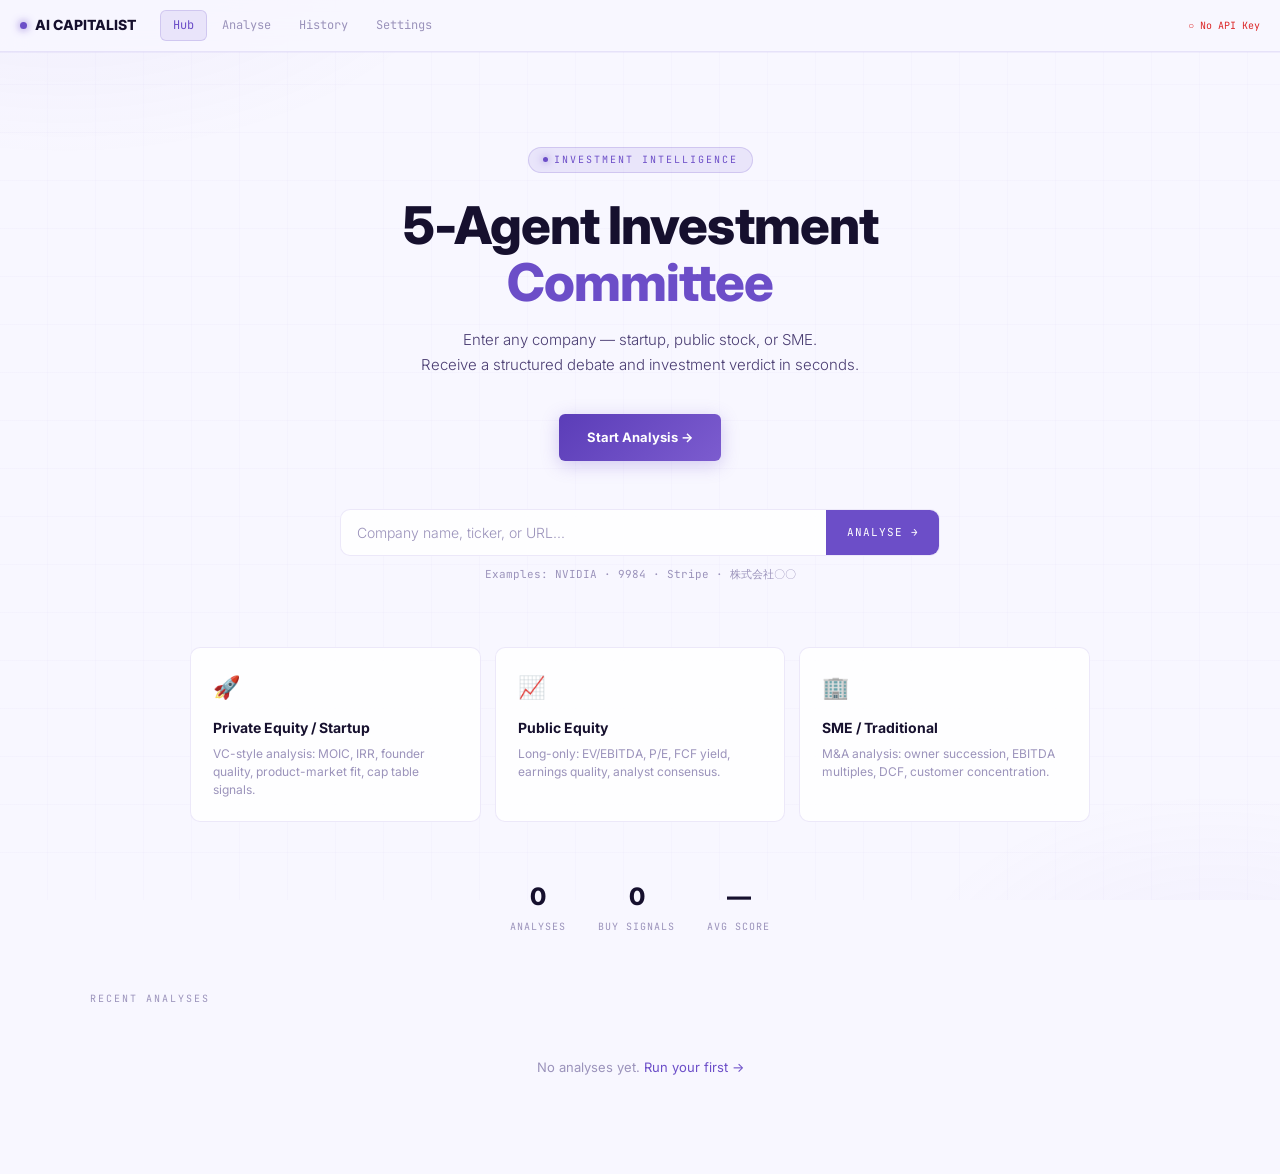
==== index.html @ 14f1cac4 "Deploy AI Capitalist" ====
<!DOCTYPE html>
<html lang="en">
<head>
<meta charset="UTF-8">
<meta name="viewport" content="width=device-width, initial-scale=1.0, viewport-fit=cover">
<title>AI Capitalist</title>
<link rel="preconnect" href="https://fonts.googleapis.com">
<link rel="preconnect" href="https://fonts.gstatic.com" crossorigin>
<link href="https://fonts.googleapis.com/css2?family=Inter:wght@300;400;500;600;700;800&family=JetBrains+Mono:wght@300;400;500&display=swap" rel="stylesheet">
<link rel="stylesheet" href="shared/style.css">
<style>
  .hero { text-align: center; padding: 64px 20px 48px; }
  .hero-tag {
    display: inline-flex; align-items: center; gap: 6px;
    background: var(--accent-dim); border: 1px solid rgba(108,78,200,0.2);
    border-radius: 20px; padding: 4px 14px;
    font-family: var(--font-mono); font-size: 10px; letter-spacing: 2px;
    color: var(--accent); text-transform: uppercase; margin-bottom: 24px;
  }
  .hero-title {
    font-family: var(--font-display); font-weight: 800;
    font-size: clamp(32px, 6vw, 52px); line-height: 1.1;
    letter-spacing: -1px; color: var(--text-1); margin-bottom: 16px;
  }
  .hero-title span { color: var(--accent); }
  .hero-sub {
    font-size: 15px; color: var(--text-2); max-width: 480px;
    margin: 0 auto 36px; font-weight: 300; line-height: 1.7;
  }
  .hero-cta {
    display: inline-flex; align-items: center; gap: 8px;
    background: linear-gradient(135deg, #5b3db8, #7c5ccf);
    color: #ffffff; font-family: var(--font-display); font-weight: 700; font-size: 13px;
    padding: 13px 28px; border-radius: var(--radius-sm); text-decoration: none;
    transition: all 0.15s; box-shadow: 0 4px 18px rgba(108,78,200,0.28);
  }
  .hero-cta:hover { transform: translateY(-2px); box-shadow: 0 6px 28px rgba(108,78,200,0.42); }

  /* Mode cards */
  .modes-grid { display: grid; gap: 14px; max-width: 900px; margin: 0 auto 56px; }
  @media (min-width: 640px) { .modes-grid { grid-template-columns: repeat(3, 1fr); } }
  .mode-card {
    padding: 22px; border-radius: var(--radius); border: 1px solid var(--border);
    background: var(--surface); text-decoration: none; transition: all 0.2s;
    display: block;
  }
  .mode-card:hover { border-color: var(--border-hover); background: var(--surface-2); transform: translateY(-3px); }
  .mode-icon { font-size: 22px; margin-bottom: 12px; display: block; }
  .mode-name { font-family: var(--font-display); font-weight: 700; font-size: 14px; color: var(--text-1); margin-bottom: 5px; }
  .mode-desc { font-size: 12px; color: var(--text-3); line-height: 1.5; }
  .mode-card[data-mode="private"] { --mc: var(--purple); }
  .mode-card[data-mode="public"]  { --mc: var(--accent); }
  .mode-card[data-mode="sme"]     { --mc: var(--amber); }
  .mode-card:hover { border-color: color-mix(in srgb, var(--mc) 25%, transparent); }

  /* Quick start input */
  .quick-start { max-width: 600px; margin: 0 auto 64px; }
  .quick-start-inner {
    background: var(--surface); border: 1px solid var(--border);
    border-radius: var(--radius); overflow: hidden;
    display: flex; align-items: stretch;
    transition: border-color 0.15s;
  }
  .quick-start-inner:focus-within { border-color: rgba(108,78,200,0.3); }
  .quick-start-inner input {
    flex: 1; border: none; border-radius: 0; background: transparent;
    padding: 14px 16px; font-size: 14px;
  }
  .quick-start-inner input:focus { box-shadow: none; }
  .quick-start-inner button {
    border-left: 1px solid var(--border); padding: 0 20px;
    background: var(--accent); color: #fff;
    font-family: var(--font-mono); font-size: 11px; letter-spacing: 1px;
    cursor: pointer; border-top: none; border-right: none; border-bottom: none;
    transition: background 0.15s; white-space: nowrap;
  }
  .quick-start-inner button:hover { background: #5b3db8; }
  .quick-hint { font-size: 11px; color: var(--text-3); text-align: center; margin-top: 10px; font-family: var(--font-mono); }

  /* Stats row */
  .stats-row { display: flex; gap: 32px; justify-content: center; margin-bottom: 56px; flex-wrap: wrap; }
  .stat-item { text-align: center; }
  .stat-num { font-family: var(--font-display); font-weight: 800; font-size: 24px; color: var(--text-1); }
  .stat-label { font-family: var(--font-mono); font-size: 10px; color: var(--text-3); letter-spacing: 1px; text-transform: uppercase; margin-top: 3px; }

  /* Recent activity */
  .section-title {
    font-family: var(--font-mono); font-size: 10px; letter-spacing: 2px;
    text-transform: uppercase; color: var(--text-3); margin-bottom: 14px;
  }
  .history-row {
    display: flex; align-items: center; gap: 12px;
    padding: 12px 16px; border-radius: var(--radius-sm);
    border: 1px solid var(--border); background: var(--surface);
    text-decoration: none; transition: all 0.15s; margin-bottom: 8px;
  }
  .history-row:hover { border-color: var(--border-hover); background: var(--surface-2); }
  .history-name { font-size: 13px; color: var(--text-1); font-weight: 400; }
  .history-meta { font-size: 11px; color: var(--text-3); font-family: var(--font-mono); margin-top: 2px; }
  .history-score {
    margin-left: auto; font-family: var(--font-display); font-weight: 700;
    font-size: 18px;
  }
  .no-history { text-align: center; padding: 36px 0; color: var(--text-3); font-size: 13px; }
  .no-history a { color: var(--accent); text-decoration: none; }
</style>
<link rel="manifest" href="manifest.json">
<meta name="apple-mobile-web-app-capable" content="yes">
<meta name="apple-mobile-web-app-status-bar-style" content="black-translucent">
<meta name="apple-mobile-web-app-title" content="AI Capitalist">
<meta name="theme-color" content="#6c4ec8">
</head>
<body>
<div class="page">

  <nav class="nav">
    <a href="index.html" class="nav-brand">
      <span class="nav-dot"></span>
      AI CAPITALIST
    </a>
    <div class="nav-links">
      <a href="index.html"      class="nav-link active">Hub</a>
      <a href="capitalist.html" class="nav-link">Analyse</a>
      <a href="history.html"    class="nav-link">History</a>
      <a href="settings.html"   class="nav-link">Settings</a>
    </div>
    <div class="nav-actions">
      <span id="apiStatus" class="text-xs text-muted">—</span>
    </div>
  </nav>

  <div class="main">

    <!-- Hero -->
    <div class="hero fade-up">
      <div class="hero-tag">
        <span class="nav-dot" style="width:5px;height:5px"></span>
        Investment Intelligence
      </div>
      <h1 class="hero-title">5-Agent Investment<br><span>Committee</span></h1>
      <p class="hero-sub">
        Enter any company — startup, public stock, or SME.<br>
        Receive a structured debate and investment verdict in seconds.
      </p>
      <a href="capitalist.html" class="hero-cta">Start Analysis →</a>
    </div>

    <!-- Quick start -->
    <div class="quick-start fade-up">
      <div class="quick-start-inner">
        <input type="text" id="quickInput" placeholder="Company name, ticker, or URL..." autocomplete="off">
        <button onclick="goAnalyse()">ANALYSE →</button>
      </div>
      <p class="quick-hint">Examples: NVIDIA · 9984 · Stripe · 株式会社〇〇</p>
    </div>

    <!-- Mode cards -->
    <div class="modes-grid fade-up">
      <a href="capitalist.html?mode=private" class="mode-card" data-mode="private">
        <span class="mode-icon">🚀</span>
        <div class="mode-name">Private Equity / Startup</div>
        <div class="mode-desc">VC-style analysis: MOIC, IRR, founder quality, product-market fit, cap table signals.</div>
      </a>
      <a href="capitalist.html?mode=public" class="mode-card" data-mode="public">
        <span class="mode-icon">📈</span>
        <div class="mode-name">Public Equity</div>
        <div class="mode-desc">Long-only: EV/EBITDA, P/E, FCF yield, earnings quality, analyst consensus.</div>
      </a>
      <a href="capitalist.html?mode=sme" class="mode-card" data-mode="sme">
        <span class="mode-icon">🏢</span>
        <div class="mode-name">SME / Traditional</div>
        <div class="mode-desc">M&A analysis: owner succession, EBITDA multiples, DCF, customer concentration.</div>
      </a>
    </div>

    <!-- Stats -->
    <div class="stats-row fade-up" id="statsRow">
      <div class="stat-item">
        <div class="stat-num" id="statTotal">—</div>
        <div class="stat-label">Analyses</div>
      </div>
      <div class="stat-item">
        <div class="stat-num" id="statBuy">—</div>
        <div class="stat-label">Buy Signals</div>
      </div>
      <div class="stat-item">
        <div class="stat-num" id="statAvgScore">—</div>
        <div class="stat-label">Avg Score</div>
      </div>
    </div>

    <!-- Recent -->
    <div class="fade-up">
      <p class="section-title">Recent Analyses</p>
      <div id="recentList"></div>
    </div>

  </div><!-- /main -->
</div><!-- /page -->

<script src="shared/config.js"></script>
<script src="shared/agents.js"></script>
<script src="shared/modes.js"></script>
<script>
'use strict';

  const { loadConfig, loadHistory } = window.ConfigModule;
  const { getModeById } = window.ModesModule;

  function init() {
    // API status
    const cfg = loadConfig();
    const statusEl = document.getElementById('apiStatus');
    statusEl.textContent = cfg.apiKey ? '● Connected' : '○ No API Key';
    statusEl.style.color = cfg.apiKey ? 'var(--green)' : 'var(--red)';

    // Stats + recent
    const history = loadHistory();
    document.getElementById('statTotal').textContent = history.length;

    const buys = history.filter(h => h.verdict && (h.verdict === 'STRONG_BUY' || h.verdict === 'BUY')).length;
    document.getElementById('statBuy').textContent = buys;

    const scores = history.filter(h => typeof h.score === 'number').map(h => h.score);
    document.getElementById('statAvgScore').textContent = scores.length
      ? (scores.reduce((a,b) => a+b, 0) / scores.length).toFixed(1)
      : '—';

    renderRecent(history.slice(0, 5));
  }

  function renderRecent(items) {
    const el = document.getElementById('recentList');
    if (!items.length) {
      el.innerHTML = `<div class="no-history">No analyses yet. <a href="capitalist.html">Run your first →</a></div>`;
      return;
    }
    el.innerHTML = items.map(item => {
      const mode = getModeById(item.mode || 'private');
      const modeBadgeClass = { private: 'ab-private', public: 'ab-public', sme: 'ab-sme' }[item.mode] || 'ab-private';
      const scoreColor = item.score >= 7 ? 'var(--green)' : item.score >= 5 ? 'var(--amber)' : 'var(--red)';
      const dateStr = item.savedAt ? new Date(item.savedAt).toLocaleDateString('en-US', { month:'short', day:'numeric', year:'numeric' }) : '';
      return `
        <a href="capitalist.html?id=${encodeURIComponent(item.id || '')}" class="history-row">
          <span style="font-size:18px">${mode.icon}</span>
          <div>
            <div class="history-name">${escHtml(item.name || 'Unnamed')}</div>
            <div class="history-meta"><span class="asset-badge ${modeBadgeClass}">${mode.label.en}</span> &nbsp;${dateStr}</div>
          </div>
          ${item.score != null ? `<div class="history-score" style="color:${scoreColor}">${item.score}<span style="font-size:11px;color:var(--text-3)">/10</span></div>` : ''}
        </a>
      `;
    }).join('');
  }

  function escHtml(s) {
    return String(s).replace(/&/g,'&amp;').replace(/</g,'&lt;').replace(/>/g,'&gt;').replace(/"/g,'&quot;');
  }

  function goAnalyse() {
    const val = document.getElementById('quickInput').value.trim();
    if (!val) { window.location.href = 'capitalist.html'; return; }
    window.location.href = 'capitalist.html?q=' + encodeURIComponent(val);
  }

  document.getElementById('quickInput').addEventListener('keydown', e => {
    if (e.key === 'Enter') goAnalyse();
  });

  init();
</script>
</body>
</html>
---- shared/style.css ----
/* ── Design tokens: White tone + Purple accent ── */
:root {
  --bg:           #f8f7ff;
  --bg-2:         #f0edff;
  --bg-3:         #e8e3ff;
  --surface:      rgba(255,255,255,0.85);
  --surface-2:    rgba(255,255,255,0.95);
  --border:       rgba(108,78,200,0.12);
  --border-hover: rgba(108,78,200,0.28);

  --text-1: #16102e;
  --text-2: #4a3d72;
  --text-3: #9b93bb;

  --accent:     #6c4ec8;
  --accent-2:   #8b6fdf;
  --accent-dim: rgba(108,78,200,0.1);

  --green:  #059669;
  --amber:  #c27c0e;
  --red:    #dc2626;
  --purple: #6c4ec8;

  --radius:    10px;
  --radius-sm: 6px;
  --radius-xs: 4px;

  --font-display: 'Inter', system-ui, sans-serif;
  --font-mono:    'JetBrains Mono', 'Menlo', monospace;
  --font-body:    'Inter', system-ui, sans-serif;

  --nav-height: 52px;
  --sidebar-width: 320px;

  --shadow-sm: 0 1px 4px rgba(108,78,200,0.08), 0 0 0 1px rgba(108,78,200,0.06);
  --shadow:    0 4px 16px rgba(108,78,200,0.1), 0 0 0 1px rgba(108,78,200,0.07);
}

*, *::before, *::after { box-sizing: border-box; margin: 0; padding: 0; }
html { font-size: 16px; }
body {
  background: var(--bg);
  color: var(--text-1);
  font-family: var(--font-body);
  font-weight: 400;
  line-height: 1.6;
  min-height: 100vh;
  -webkit-font-smoothing: antialiased;
}
body::before {
  content: '';
  position: fixed; inset: 0; z-index: 0; pointer-events: none;
  background:
    radial-gradient(ellipse 60% 50% at 5% -10%, rgba(108,78,200,0.07) 0%, transparent 55%),
    radial-gradient(ellipse 45% 40% at 95% 110%, rgba(139,111,223,0.06) 0%, transparent 55%),
    repeating-linear-gradient(0deg, transparent, transparent 47px, rgba(108,78,200,0.025) 47px, rgba(108,78,200,0.025) 48px),
    repeating-linear-gradient(90deg, transparent, transparent 47px, rgba(108,78,200,0.025) 47px, rgba(108,78,200,0.025) 48px);
}

/* ── Nav ── */
.nav {
  position: sticky; top: 0; z-index: 100;
  height: var(--nav-height);
  display: flex; align-items: center; padding: 0 20px; gap: 16px;
  background: rgba(248,247,255,0.92);
  backdrop-filter: blur(12px);
  border-bottom: 1px solid var(--border);
  box-shadow: 0 1px 0 rgba(108,78,200,0.06);
}
.nav-brand {
  font-family: var(--font-display); font-weight: 800; font-size: 14px;
  color: var(--text-1); text-decoration: none;
  display: flex; align-items: center; gap: 8px;
}
.nav-dot {
  width: 7px; height: 7px; border-radius: 50%;
  background: var(--accent); box-shadow: 0 0 8px var(--accent);
  animation: pulse-dot 2.4s ease-in-out infinite;
}
.nav-links { display: flex; gap: 2px; margin-left: 8px; }
.nav-link {
  padding: 5px 12px; border-radius: var(--radius-sm);
  font-size: 12px; font-family: var(--font-mono);
  color: var(--text-3); text-decoration: none;
  transition: all 0.15s; border: 1px solid transparent;
}
.nav-link:hover  { color: var(--text-2); background: var(--accent-dim); }
.nav-link.active { color: var(--accent); border-color: rgba(108,78,200,0.2); background: var(--accent-dim); }
.nav-actions { margin-left: auto; display: flex; gap: 8px; align-items: center; }

/* ── Layout ── */
.page { position: relative; z-index: 1; }
.main { max-width: 1140px; margin: 0 auto; padding: 28px 20px 60px; }
.workspace { display: grid; gap: 20px; align-items: start; }
@media (min-width: 1024px) { .workspace { grid-template-columns: var(--sidebar-width) 1fr; } }

/* ── Cards ── */
.card {
  background: var(--surface);
  border: 1px solid var(--border);
  border-radius: var(--radius);
  overflow: hidden;
  box-shadow: var(--shadow-sm);
}
.card + .card { margin-top: 16px; }
.card-header {
  padding: 12px 16px; border-bottom: 1px solid var(--border);
  display: flex; align-items: center; gap: 8px;
  background: rgba(108,78,200,0.03);
}
.card-title { font-family: var(--font-mono); font-size: 10px; letter-spacing: 2px; text-transform: uppercase; color: var(--text-3); }
.card-body { padding: 16px; }

/* ── Buttons ── */
.btn {
  display: inline-flex; align-items: center; justify-content: center; gap: 6px;
  padding: 9px 16px; border-radius: var(--radius-sm);
  font-family: var(--font-display); font-weight: 700; font-size: 12px;
  cursor: pointer; border: none; transition: all 0.15s; white-space: nowrap; letter-spacing: 0.3px;
}
.btn:disabled { opacity: 0.38; cursor: not-allowed; pointer-events: none; }
.btn-primary {
  background: linear-gradient(135deg, #5b3db8, #7c5ccf);
  color: #ffffff; width: 100%; padding: 13px;
  box-shadow: 0 4px 14px rgba(108,78,200,0.3);
}
.btn-primary:hover { box-shadow: 0 6px 20px rgba(108,78,200,0.42); transform: translateY(-1px); }
.btn-ghost {
  background: white; border: 1px solid var(--border); color: var(--text-2);
  box-shadow: var(--shadow-sm);
}
.btn-ghost:hover { border-color: var(--border-hover); color: var(--accent); background: var(--accent-dim); }
.btn-danger { background: rgba(220,38,38,0.08); border: 1px solid rgba(220,38,38,0.2); color: var(--red); }
.btn-sm { padding: 6px 12px; font-size: 11px; }
.btn-icon {
  width: 30px; height: 30px; padding: 0; border-radius: var(--radius-sm);
  background: white; border: 1px solid var(--border);
  color: var(--text-3); cursor: pointer; display: inline-flex;
  align-items: center; justify-content: center; transition: all 0.15s; font-size: 14px;
  box-shadow: var(--shadow-sm);
}
.btn-icon:hover { border-color: var(--border-hover); color: var(--accent); }

/* ── Form elements ── */
label.field-label {
  display: block; font-family: var(--font-mono); font-size: 10px;
  letter-spacing: 2px; text-transform: uppercase; color: var(--text-3); margin-bottom: 7px;
}
input[type="text"], input[type="password"], textarea, select {
  width: 100%; background: white; border: 1px solid var(--border);
  border-radius: var(--radius-sm); padding: 9px 12px;
  color: var(--text-1); font-family: var(--font-body); font-size: 13px; font-weight: 300;
  outline: none; transition: border-color 0.15s, box-shadow 0.15s; resize: vertical;
  box-shadow: var(--shadow-sm);
}
input:focus, textarea:focus, select:focus {
  border-color: rgba(108,78,200,0.4);
  box-shadow: 0 0 0 3px rgba(108,78,200,0.1);
}
input::placeholder, textarea::placeholder { color: var(--text-3); }
select option { background: #fff; color: var(--text-1); }
.field { margin-bottom: 14px; }

/* ── Range slider ── */
input[type="range"] {
  -webkit-appearance: none; width: 100%; height: 3px;
  background: var(--border); border-radius: 2px; border: none; padding: 0;
  cursor: pointer;
}
input[type="range"]::-webkit-slider-thumb {
  -webkit-appearance: none; width: 14px; height: 14px; border-radius: 50%;
  background: var(--accent); cursor: pointer; box-shadow: 0 0 6px rgba(108,78,200,0.4);
}

/* ── Toggle switch ── */
.toggle-wrap { display: flex; align-items: center; gap: 8px; cursor: pointer; }
.toggle {
  position: relative; width: 34px; height: 18px;
  background: rgba(108,78,200,0.15); border-radius: 9px; transition: background 0.2s;
  flex-shrink: 0;
}
.toggle.on { background: rgba(108,78,200,0.55); }
.toggle-thumb {
  position: absolute; top: 2px; left: 2px;
  width: 14px; height: 14px; border-radius: 50%;
  background: #c8bfee; transition: all 0.2s;
}
.toggle.on .toggle-thumb { left: 18px; background: var(--accent); }

/* ── Tab bar ── */
.tab-bar { display: flex; gap: 2px; border-bottom: 1px solid var(--border); margin-bottom: 18px; overflow-x: auto; }
.tab-bar::-webkit-scrollbar { display: none; }
.tab {
  padding: 9px 15px; background: transparent; border: none; border-bottom: 2px solid transparent;
  color: var(--text-3); font-family: var(--font-mono); font-size: 11px; letter-spacing: 0.5px;
  cursor: pointer; white-space: nowrap; margin-bottom: -1px; transition: all 0.15s;
}
.tab:hover { color: var(--text-2); }
.tab.active { color: var(--accent); border-bottom-color: var(--accent); }
.tab-panel { display: none; }
.tab-panel.active { display: block; }

/* ── Progress ── */
.progress-track { height: 2px; background: var(--border); border-radius: 2px; overflow: hidden; margin-bottom: 16px; }
.progress-bar {
  height: 100%; border-radius: 2px; transition: width 0.5s ease;
  background: linear-gradient(90deg, #5b3db8, #8b6fdf, #b09ae8, #8b6fdf, #5b3db8);
  background-size: 200% 100%; animation: shimmer 2s linear infinite;
}

/* ── Verdict badges ── */
.verdict {
  display: inline-flex; align-items: center; gap: 5px;
  padding: 4px 12px; border-radius: 20px;
  font-family: var(--font-display); font-size: 11px; font-weight: 700; letter-spacing: 0.3px;
}
.v-sb { background: rgba(5,150,105,0.1);   border: 1px solid rgba(5,150,105,0.25);   color: var(--green); }
.v-b  { background: rgba(108,78,200,0.1);  border: 1px solid rgba(108,78,200,0.25);  color: var(--accent); }
.v-w  { background: rgba(194,124,14,0.1);  border: 1px solid rgba(194,124,14,0.25);  color: var(--amber); }
.v-p  { background: rgba(220,38,38,0.08);  border: 1px solid rgba(220,38,38,0.2);    color: var(--red); }
.v-sp { background: rgba(220,38,38,0.14);  border: 1px solid rgba(220,38,38,0.35);   color: var(--red); }

/* ── Drop zone ── */
.drop-zone {
  border: 1px dashed rgba(108,78,200,0.2); border-radius: var(--radius-sm);
  padding: 16px; text-align: center; cursor: pointer; transition: all 0.15s; position: relative;
  background: white;
}
.drop-zone:hover, .drop-zone.drag-over { border-color: rgba(108,78,200,0.45); background: var(--accent-dim); }
.drop-zone input[type="file"] { position: absolute; inset: 0; opacity: 0; cursor: pointer; width: 100%; height: 100%; }

/* ── Asset class badge ── */
.asset-badge {
  display: inline-flex; align-items: center; gap: 5px;
  padding: 3px 10px; border-radius: 20px; font-size: 11px; font-family: var(--font-mono); letter-spacing: 0.5px;
}
.ab-private { background: rgba(108,78,200,0.1);  border: 1px solid rgba(108,78,200,0.22);  color: var(--purple); }
.ab-public  { background: rgba(5,150,105,0.09);  border: 1px solid rgba(5,150,105,0.22);   color: var(--green); }
.ab-sme     { background: rgba(194,124,14,0.09); border: 1px solid rgba(194,124,14,0.22);  color: var(--amber); }

/* ── Utility ── */
.hidden { display: none !important; }
.divider { height: 1px; background: var(--border); margin: 14px 0; }
.text-muted { color: var(--text-3); }
.text-accent { color: var(--accent); }
.text-sm { font-size: 12px; }
.text-xs { font-family: var(--font-mono); font-size: 10px; }
.mt-8  { margin-top: 8px; }
.mt-12 { margin-top: 12px; }
.mt-16 { margin-top: 16px; }

/* ── Error ── */
.error-box {
  padding: 10px 14px; border-radius: var(--radius-sm);
  background: rgba(220,38,38,0.07); border: 1px solid rgba(220,38,38,0.2);
  font-size: 12px; color: var(--red);
}

/* ── Scrollbar ── */
::-webkit-scrollbar { width: 4px; height: 4px; }
::-webkit-scrollbar-track { background: transparent; }
::-webkit-scrollbar-thumb { background: rgba(108,78,200,0.18); border-radius: 2px; }

/* ── Animations ── */
@keyframes pulse-dot { 0%,100%{opacity:1;box-shadow:0 0 8px var(--accent)} 50%{opacity:0.4;box-shadow:none} }
@keyframes shimmer   { 0%{background-position:200% 0} 100%{background-position:-200% 0} }
@keyframes fade-up   { from{opacity:0;transform:translateY(8px)} to{opacity:1;transform:translateY(0)} }
@keyframes spin      { from{transform:rotate(0deg)} to{transform:rotate(360deg)} }
.spin { animation: spin 1s linear infinite; display: inline-block; }
.fade-up { animation: fade-up 0.3s ease both; }

@media (max-width: 767px) {
  .hide-mobile { display: none !important; }
  .main { padding: 14px 12px 40px; }
  .nav  { padding: 0 12px; }
}

/* ══════════════════════════════════════════
   iOS / iPhone 対応
   ══════════════════════════════════════════ */

/* ── iOS Safari: 入力欄フォーカス時の自動ズーム防止 ── */
/* font-size が 16px 未満だと iOS Safari がズームするため 16px に統一 */
@media (max-width: 767px) {
  input[type="text"],
  input[type="password"],
  input[type="email"],
  textarea,
  select {
    font-size: 16px !important;
  }
}

/* ── ボタンのタップ遅延・ハイライト除去 ── */
button, a, [onclick] {
  -webkit-tap-highlight-color: transparent;
  touch-action: manipulation;   /* 300ms ダブルタップ遅延を除去 */
}

/* ── ノッチ・ホームインジケーター セーフエリア対応 ── */
.nav {
  padding-left:  max(20px, env(safe-area-inset-left));
  padding-right: max(20px, env(safe-area-inset-right));
}
.main {
  padding-left:  max(20px, env(safe-area-inset-left));
  padding-right: max(20px, env(safe-area-inset-right));
  padding-bottom: max(60px, calc(env(safe-area-inset-bottom) + 40px));
}
@media (max-width: 767px) {
  .nav  { padding-left: max(12px, env(safe-area-inset-left)); padding-right: max(12px, env(safe-area-inset-right)); }
  .main { padding-left: max(12px, env(safe-area-inset-left)); padding-right: max(12px, env(safe-area-inset-right)); }
}

/* ── iOS Safari: 100vh がアドレスバー込みで計算される問題 ── */
body { min-height: 100svh; }   /* svh = Small Viewport Height (iOS 16+) */

/* ── スクロール ── */
body   { -webkit-overflow-scrolling: touch; }
.main  { overflow-x: hidden; }

/* ── タッチターゲット最小サイズ確保 (Apple HIG: 44pt) ── */
@media (max-width: 767px) {
  .btn         { min-height: 44px; }
  .btn-sm      { min-height: 38px; }
  .mode-btn    { min-height: 52px; }
  .nav-link    { padding: 8px 12px; min-height: 44px; display: inline-flex; align-items: center; }
  .tab         { min-height: 44px; }
  .snav-item   { min-height: 44px; display: flex; align-items: center; }
  .filter-btn  { min-height: 38px; }
  .btn-icon    { width: 40px; height: 40px; }
  .toggle-wrap { min-height: 44px; }
}

/* ── モバイル：カード余白・文字サイズ調整 ── */
@media (max-width: 767px) {
  .card-body  { padding: 14px 12px; }
  .card-header { padding: 10px 12px; }
  .agent-card-body { padding: 12px; font-size: 13px; }
  .synth-body { font-size: 14px; }
  .verdict-badge-lg { font-size: 17px; }
  .scenario-box { min-width: 80px; padding: 8px 10px; }
  .scenario-value { font-size: 14px; }
}

/* ── モバイル：フローティング Toast 位置 ── */
@media (max-width: 767px) {
  .toast-float {
    bottom: calc(16px + env(safe-area-inset-bottom));
    left: 16px; right: 16px; text-align: center;
  }
}
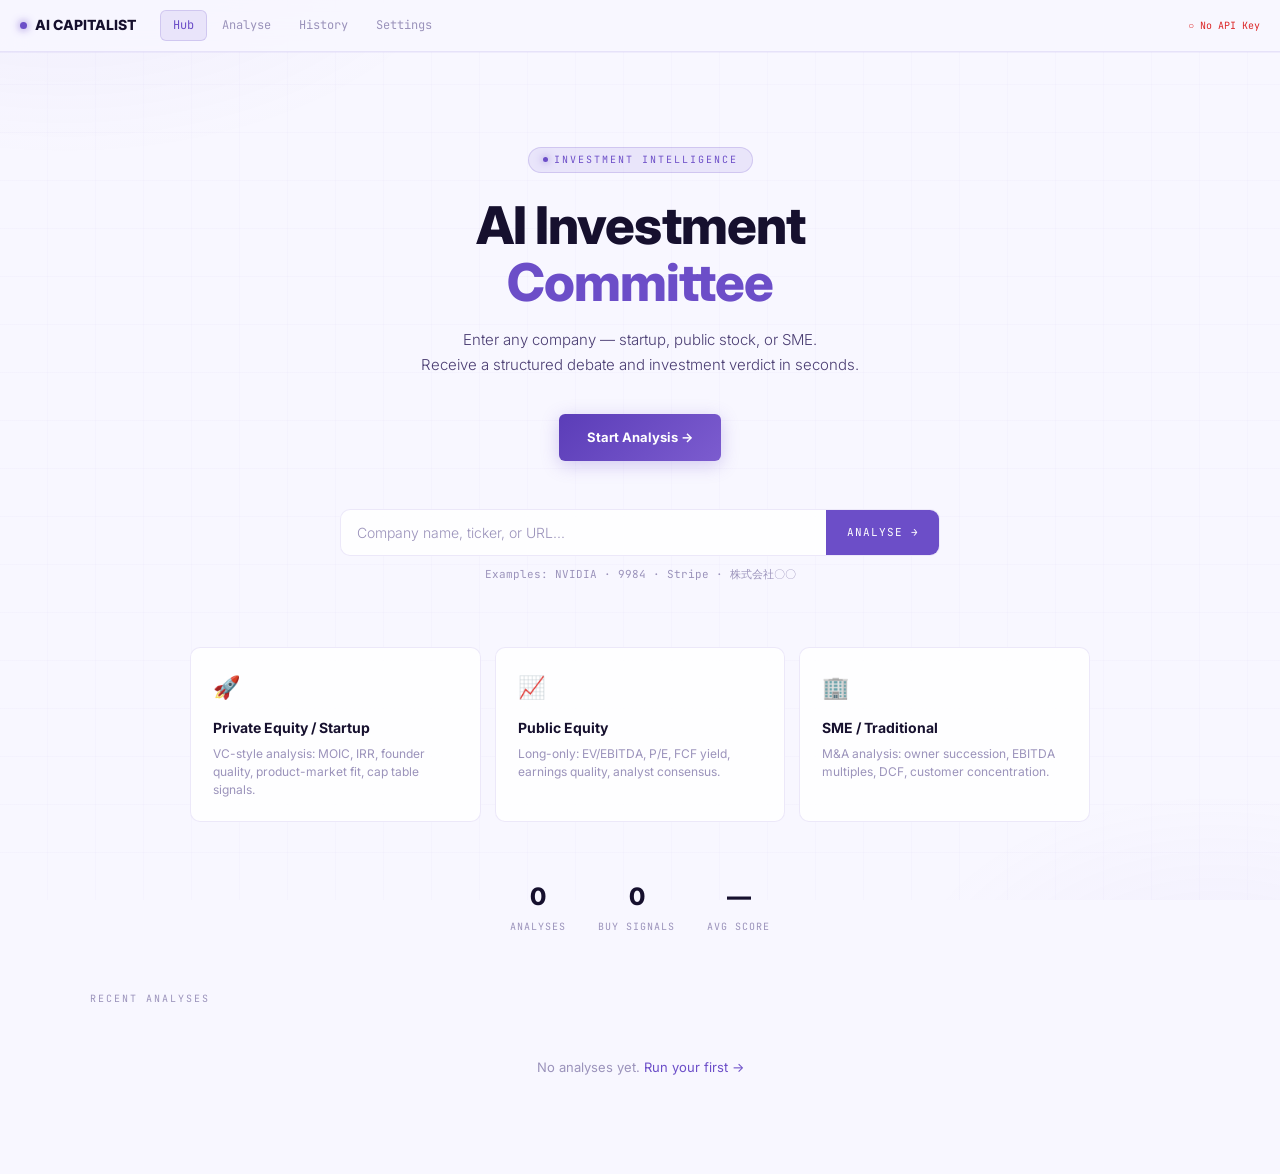
==== commit 6586bed8: "Fix Research display, add PDF export, improve chat UX - Research: fix (see above) by aggressive JSON" ====
--- a/index.html
+++ b/index.html
@@ -137,12 +137,12 @@
         <span class="nav-dot" style="width:5px;height:5px"></span>
         Investment Intelligence
       </div>
-      <h1 class="hero-title">5-Agent Investment<br><span>Committee</span></h1>
+      <h1 class="hero-title">AI Investment<br><span>Committee</span></h1>
       <p class="hero-sub">
         Enter any company — startup, public stock, or SME.<br>
         Receive a structured debate and investment verdict in seconds.
       </p>
-      <a href="capitalist.html" class="hero-cta">Start Analysis →</a>
+      <a href="capitalist.html?new=1" class="hero-cta">Start Analysis →</a>
     </div>
 
     <!-- Quick start -->
@@ -156,17 +156,17 @@
 
     <!-- Mode cards -->
     <div class="modes-grid fade-up">
-      <a href="capitalist.html?mode=private" class="mode-card" data-mode="private">
+      <a href="capitalist.html?mode=private&new=1" class="mode-card" data-mode="private">
         <span class="mode-icon">🚀</span>
         <div class="mode-name">Private Equity / Startup</div>
         <div class="mode-desc">VC-style analysis: MOIC, IRR, founder quality, product-market fit, cap table signals.</div>
       </a>
-      <a href="capitalist.html?mode=public" class="mode-card" data-mode="public">
+      <a href="capitalist.html?mode=public&new=1" class="mode-card" data-mode="public">
         <span class="mode-icon">📈</span>
         <div class="mode-name">Public Equity</div>
         <div class="mode-desc">Long-only: EV/EBITDA, P/E, FCF yield, earnings quality, analyst consensus.</div>
       </a>
-      <a href="capitalist.html?mode=sme" class="mode-card" data-mode="sme">
+      <a href="capitalist.html?mode=sme&new=1" class="mode-card" data-mode="sme">
         <span class="mode-icon">🏢</span>
         <div class="mode-name">SME / Traditional</div>
         <div class="mode-desc">M&A analysis: owner succession, EBITDA multiples, DCF, customer concentration.</div>
@@ -207,7 +207,7 @@
   const { loadConfig, loadHistory } = window.ConfigModule;
   const { getModeById } = window.ModesModule;
 
-  function init() {
+  async function init() {
     // API status
     const cfg = loadConfig();
     const statusEl = document.getElementById('apiStatus');
@@ -215,7 +215,7 @@
     statusEl.style.color = cfg.apiKey ? 'var(--green)' : 'var(--red)';
 
     // Stats + recent
-    const history = loadHistory();
+    const history = await loadHistory();
     document.getElementById('statTotal').textContent = history.length;
 
     const buys = history.filter(h => h.verdict && (h.verdict === 'STRONG_BUY' || h.verdict === 'BUY')).length;
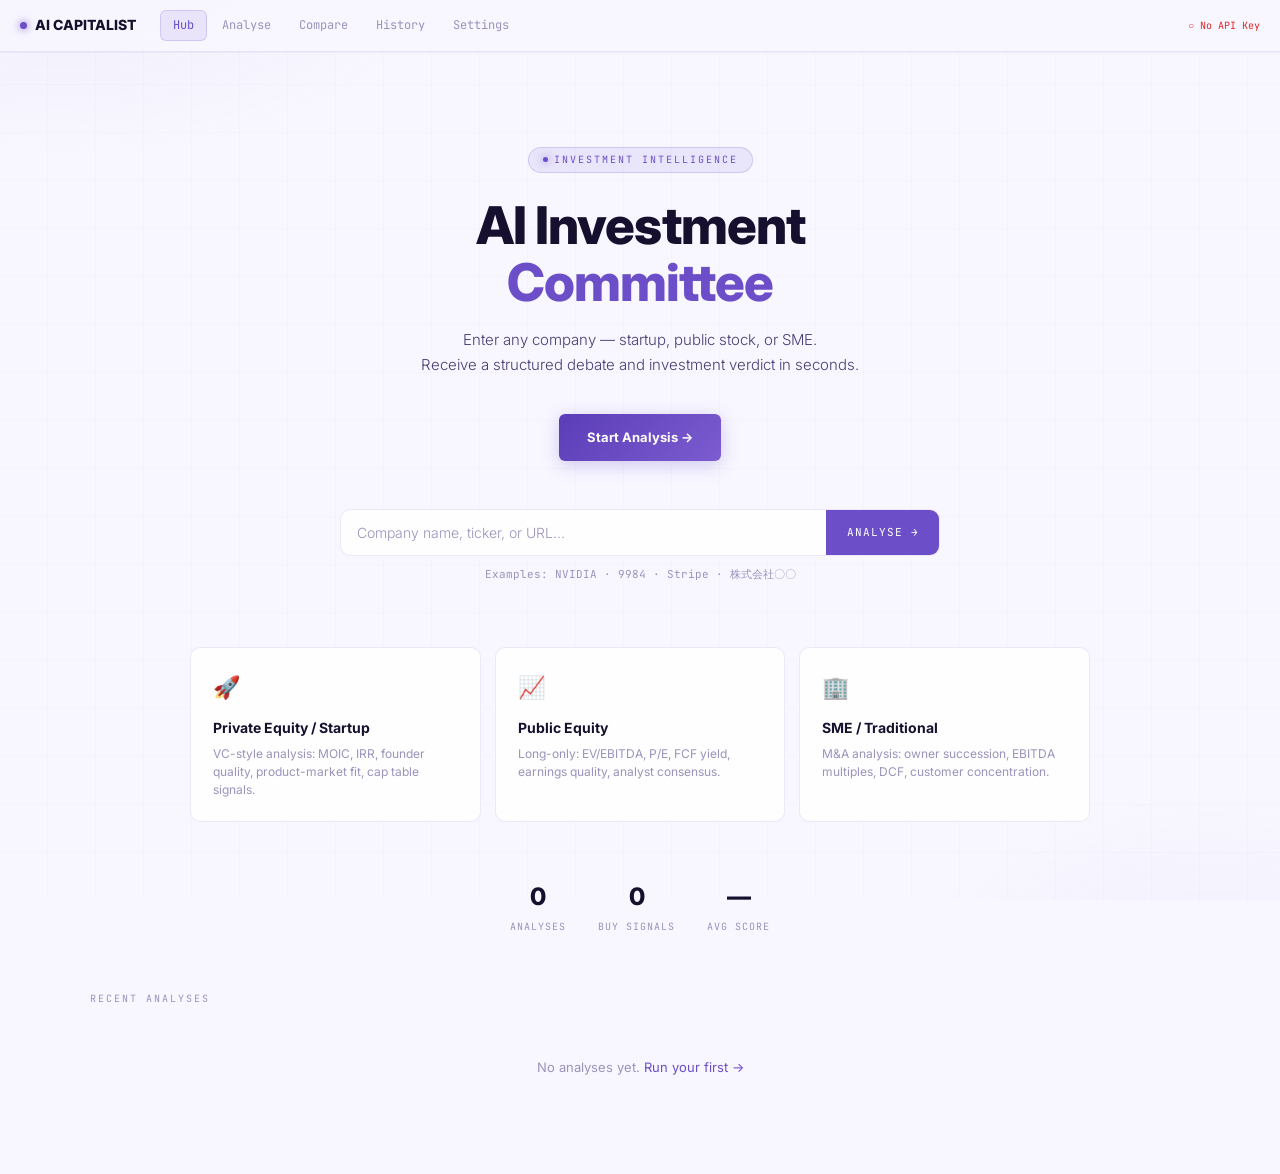
==== commit 735bae13: "Add 4 quality improvements: Research sources, IC Synthesis, Compare mode, Agent UX Feature 1 — Resea" ====
--- a/index.html
+++ b/index.html
@@ -121,6 +121,7 @@
     <div class="nav-links">
       <a href="index.html"      class="nav-link active">Hub</a>
       <a href="capitalist.html" class="nav-link">Analyse</a>
+      <a href="compare.html"    class="nav-link">Compare</a>
       <a href="history.html"    class="nav-link">History</a>
       <a href="settings.html"   class="nav-link">Settings</a>
     </div>
